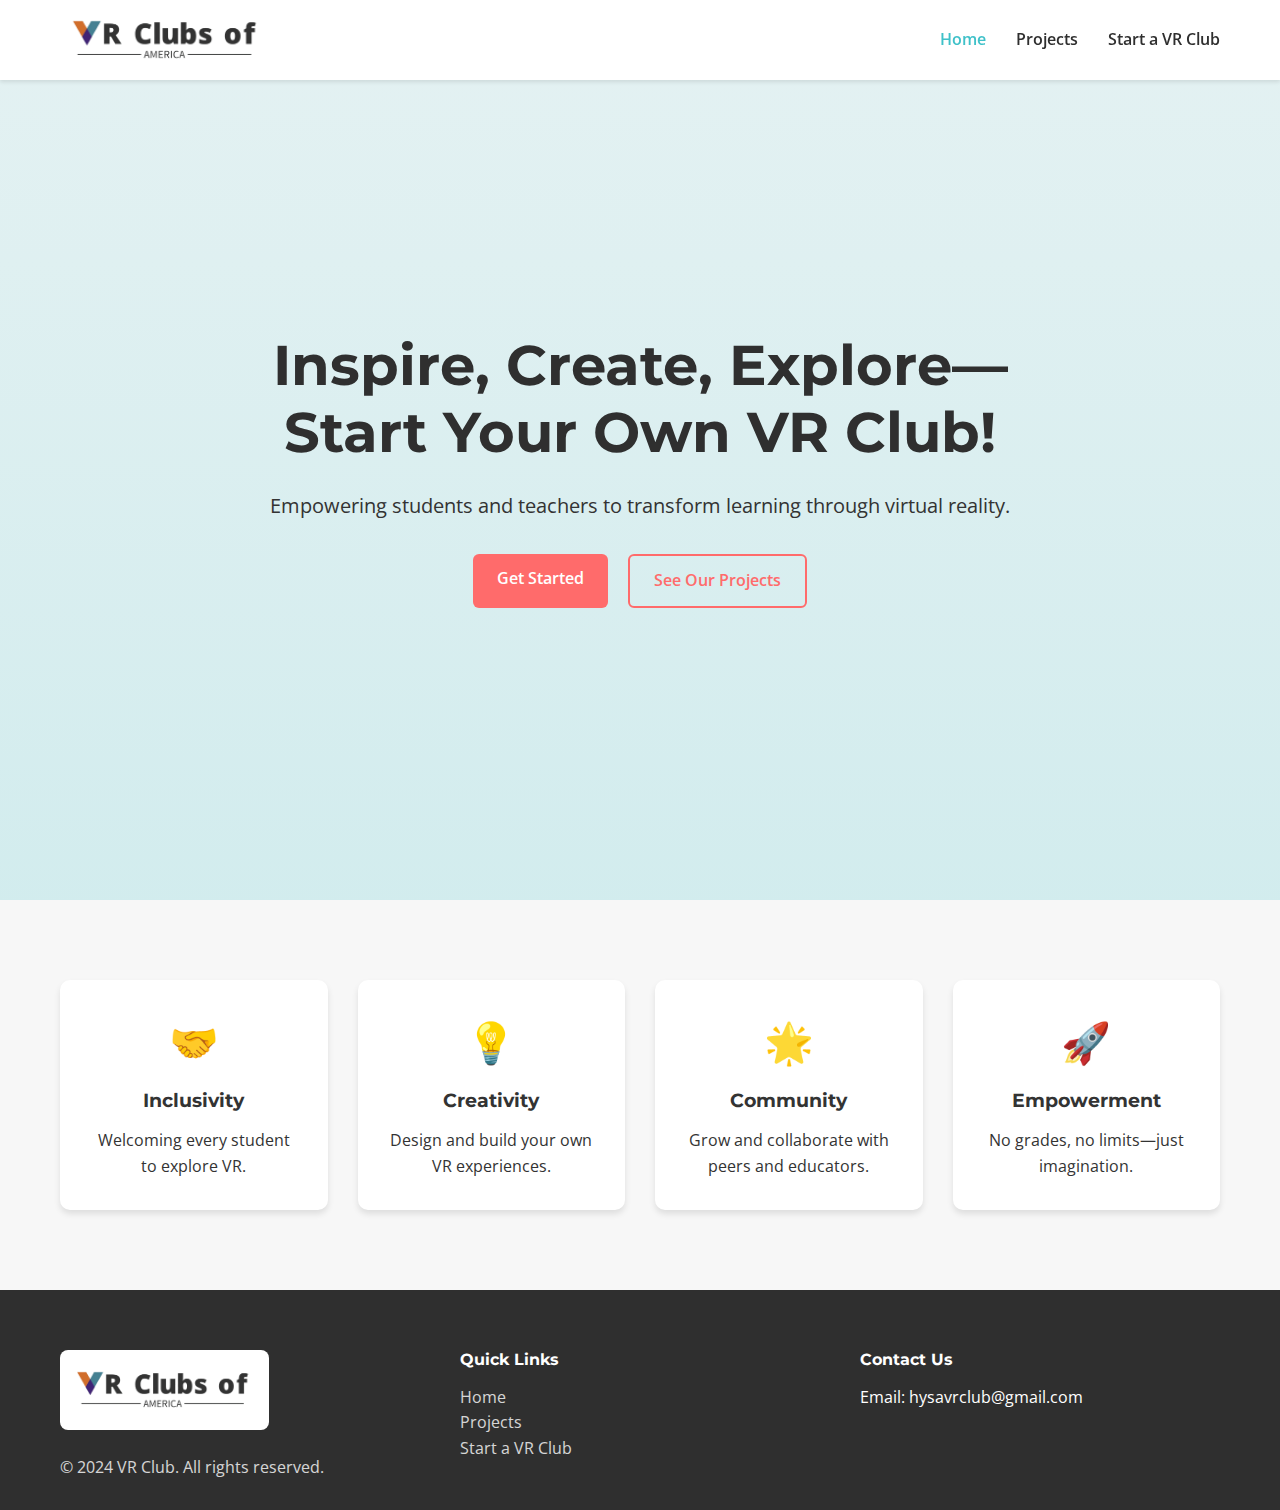
==== index.html @ 1dbe90c9 "first commit" ====
<!DOCTYPE html>
<html lang="en">
<head>
    <meta charset="UTF-8">
    <meta name="viewport" content="width=device-width, initial-scale=1.0">
    <title>VR Club - Inspire, Create, Explore</title>
    <link rel="preconnect" href="https://fonts.googleapis.com">
    <link rel="preconnect" href="https://fonts.gstatic.com" crossorigin>
    <link href="https://fonts.googleapis.com/css2?family=Montserrat:wght@400;600;700&family=Open+Sans:wght@400;600&display=swap" rel="stylesheet">
    <link rel="stylesheet" href="css/style.css">
    <link rel="stylesheet" href="css/navbar.css">
    <link rel="stylesheet" href="css/hero.css">
</head>
<body>
    <header class="navbar">
        <div class="container">
            <div class="logo">
                <img src="images/logo.png" alt="VR Club Logo">
            </div>
            <nav>
                <button class="mobile-menu-btn">
                    <span></span>
                    <span></span>
                    <span></span>
                </button>
                <ul class="nav-links">
                    <li><a href="index.html" class="active">Home</a></li>
                    <li><a href="projects.html">Projects</a></li>
                    <li><a href="start.html">Start a VR Club</a></li>
                </ul>
            </nav>
        </div>
    </header>

    <main>
        <section class="hero">
            <div class="container">
                <div class="hero-content">
                    <h1>Inspire, Create, Explore—Start Your Own VR Club!</h1>
                    <p>Empowering students and teachers to transform learning through virtual reality.</p>
                    <div class="cta-buttons">
                        <a href="start.html" class="btn btn-primary">Get Started</a>
                        <a href="projects.html" class="btn btn-secondary">See Our Projects</a>
                    </div>
                </div>
            </div>
        </section>

        <section class="values">
            <div class="container">
                <div class="values-grid">
                    <div class="value-card">
                        <div class="icon">🤝</div>
                        <h3>Inclusivity</h3>
                        <p>Welcoming every student to explore VR.</p>
                    </div>
                    <div class="value-card">
                        <div class="icon">💡</div>
                        <h3>Creativity</h3>
                        <p>Design and build your own VR experiences.</p>
                    </div>
                    <div class="value-card">
                        <div class="icon">🌟</div>
                        <h3>Community</h3>
                        <p>Grow and collaborate with peers and educators.</p>
                    </div>
                    <div class="value-card">
                        <div class="icon">🚀</div>
                        <h3>Empowerment</h3>
                        <p>No grades, no limits—just imagination.</p>
                    </div>
                </div>
            </div>
        </section>
    </main>

    <footer>
        <div class="container">
            <div class="footer-content">
                <div class="footer-logo">
                    <img src="images/logo.png" alt="VR Club Logo">
                    <p>© 2024 VR Club. All rights reserved.</p>
                </div>
                <div class="footer-links">
                    <h4>Quick Links</h4>
                    <ul>
                        <li><a href="index.html">Home</a></li>
                        <li><a href="projects.html">Projects</a></li>
                        <li><a href="start.html">Start a VR Club</a></li>
                    </ul>
                </div>
                <div class="footer-contact">
                    <h4>Contact Us</h4>
                    <p>Email: hysavrclub@gmail.com</p>
                </div>
            </div>
        </div>
    </footer>
    <script src="js/main.js"></script>
</body>
</html>
---- css/style.css ----
:root {
    /* Colors */
    --primary: #3FC1C9;
    --secondary: #2F2F2F;
    --accent: #FF6B6B;
    --background: #F7F7F7;
    --text: #333333;
    
    /* Typography */
    --heading-font: 'Montserrat', sans-serif;
    --body-font: 'Open Sans', sans-serif;
}

* {
    margin: 0;
    padding: 0;
    box-sizing: border-box;
}

body {
    font-family: var(--body-font);
    color: var(--text);
    line-height: 1.6;
    background-color: var(--background);
}

.container {
    max-width: 1200px;
    margin: 0 auto;
    padding: 0 20px;
}

h1, h2, h3, h4, h5, h6 {
    font-family: var(--heading-font);
    font-weight: 700;
    line-height: 1.2;
    margin-bottom: 1rem;
}

.btn {
    display: inline-block;
    padding: 12px 24px;
    border-radius: 6px;
    font-weight: 600;
    text-decoration: none;
    transition: all 0.3s ease;
}

.btn-primary {
    background-color: var(--accent);
    color: white;
}

.btn-primary:hover {
    background-color: #ff5252;
    transform: translateY(-2px);
}

.btn-secondary {
    background-color: transparent;
    color: var(--accent);
    border: 2px solid var(--accent);
}

.btn-secondary:hover {
    background-color: var(--accent);
    color: white;
}

/* Values Section */
.values {
    padding: 80px 0;
}

.values-grid {
    display: grid;
    grid-template-columns: repeat(auto-fit, minmax(250px, 1fr));
    gap: 30px;
}

.value-card {
    background: white;
    padding: 30px;
    border-radius: 10px;
    text-align: center;
    box-shadow: 0 4px 6px rgba(0, 0, 0, 0.1);
    transition: transform 0.3s ease;
}

.value-card:hover {
    transform: translateY(-5px);
}

.value-card .icon {
    font-size: 2.5rem;
    margin-bottom: 1rem;
}

/* Footer */
footer {
    background-color: var(--secondary);
    color: white;
    padding: 60px 0 30px;
}

.footer-content {
    display: grid;
    grid-template-columns: repeat(auto-fit, minmax(200px, 1fr));
    gap: 40px;
}

.footer-links ul {
    list-style: none;
}

.footer-links a {
    color: white;
    text-decoration: none;
    opacity: 0.8;
    transition: opacity 0.3s ease;
}

.footer-links a:hover {
    opacity: 1;
}

.footer-logo {
    display: flex;
    flex-direction: column;
    align-items: flex-start;
    gap: 15px;
}

.footer-logo img {
    height: 80px;
    width: auto;
    object-fit: contain;
    background: white;
    padding: 5px;
    border-radius: 8px;
}

.footer-logo p {
    margin-top: 10px;
    opacity: 0.8;
}

@media (max-width: 768px) {
    .container {
        padding: 0 15px;
    }
    
    .values-grid {
        grid-template-columns: 1fr;
    }
}
---- css/navbar.css ----
.navbar {
    position: fixed;
    top: 0;
    left: 0;
    right: 0;
    background: white;
    box-shadow: 0 2px 4px rgba(0, 0, 0, 0.1);
    z-index: 1000;
}

.navbar .container {
    display: flex;
    justify-content: space-between;
    align-items: center;
    height: 80px;
}

.logo {
    display: flex;
    align-items: center;
}

.logo img {
    height: 75px;
    width: auto;
    object-fit: contain;
}

.nav-links {
    display: flex;
    gap: 30px;
    list-style: none;
}

.nav-links a {
    text-decoration: none;
    color: var(--secondary);
    font-weight: 600;
    transition: color 0.3s ease;
}

.nav-links a:hover,
.nav-links a.active {
    color: var(--primary);
}

.mobile-menu-btn {
    display: none;
}

@media (max-width: 768px) {
    .mobile-menu-btn {
        display: block;
        background: none;
        border: none;
        cursor: pointer;
        padding: 10px;
    }

    .mobile-menu-btn span {
        display: block;
        width: 25px;
        height: 3px;
        background-color: var(--secondary);
        margin: 5px 0;
        transition: transform 0.3s ease-in-out;
    }

    .mobile-menu-btn.active span:nth-child(1) {
        transform: rotate(45deg) translate(5px, 5px);
    }

    .mobile-menu-btn.active span:nth-child(2) {
        opacity: 0;
    }

    .mobile-menu-btn.active span:nth-child(3) {
        transform: rotate(-45deg) translate(7px, -7px);
    }

    .nav-links {
        display: none;
        position: absolute;
        top: 80px;
        left: 0;
        right: 0;
        background: white;
        flex-direction: column;
        padding: 20px;
        text-align: center;
    }

    .nav-links.active {
        display: flex;
    }
}
---- css/hero.css ----
.hero {
    padding: 120px 0 80px;
    background: linear-gradient(rgba(63, 193, 201, 0.1), rgba(63, 193, 201, 0.2));
    min-height: 100vh;
    display: flex;
    align-items: center;
}

.hero-content {
    max-width: 800px;
    margin: 0 auto;
    text-align: center;
}

.hero h1 {
    font-size: 3.5rem;
    margin-bottom: 1.5rem;
    color: var(--secondary);
}

.hero p {
    font-size: 1.25rem;
    margin-bottom: 2rem;
    color: var(--text);
}

.cta-buttons {
    display: flex;
    gap: 20px;
    justify-content: center;
}

@media (max-width: 768px) {
    .hero {
        padding: 100px 0 60px;
    }

    .hero h1 {
        font-size: 2.5rem;
    }

    .hero p {
        font-size: 1.1rem;
    }

    .cta-buttons {
        flex-direction: column;
        align-items: center;
    }
}
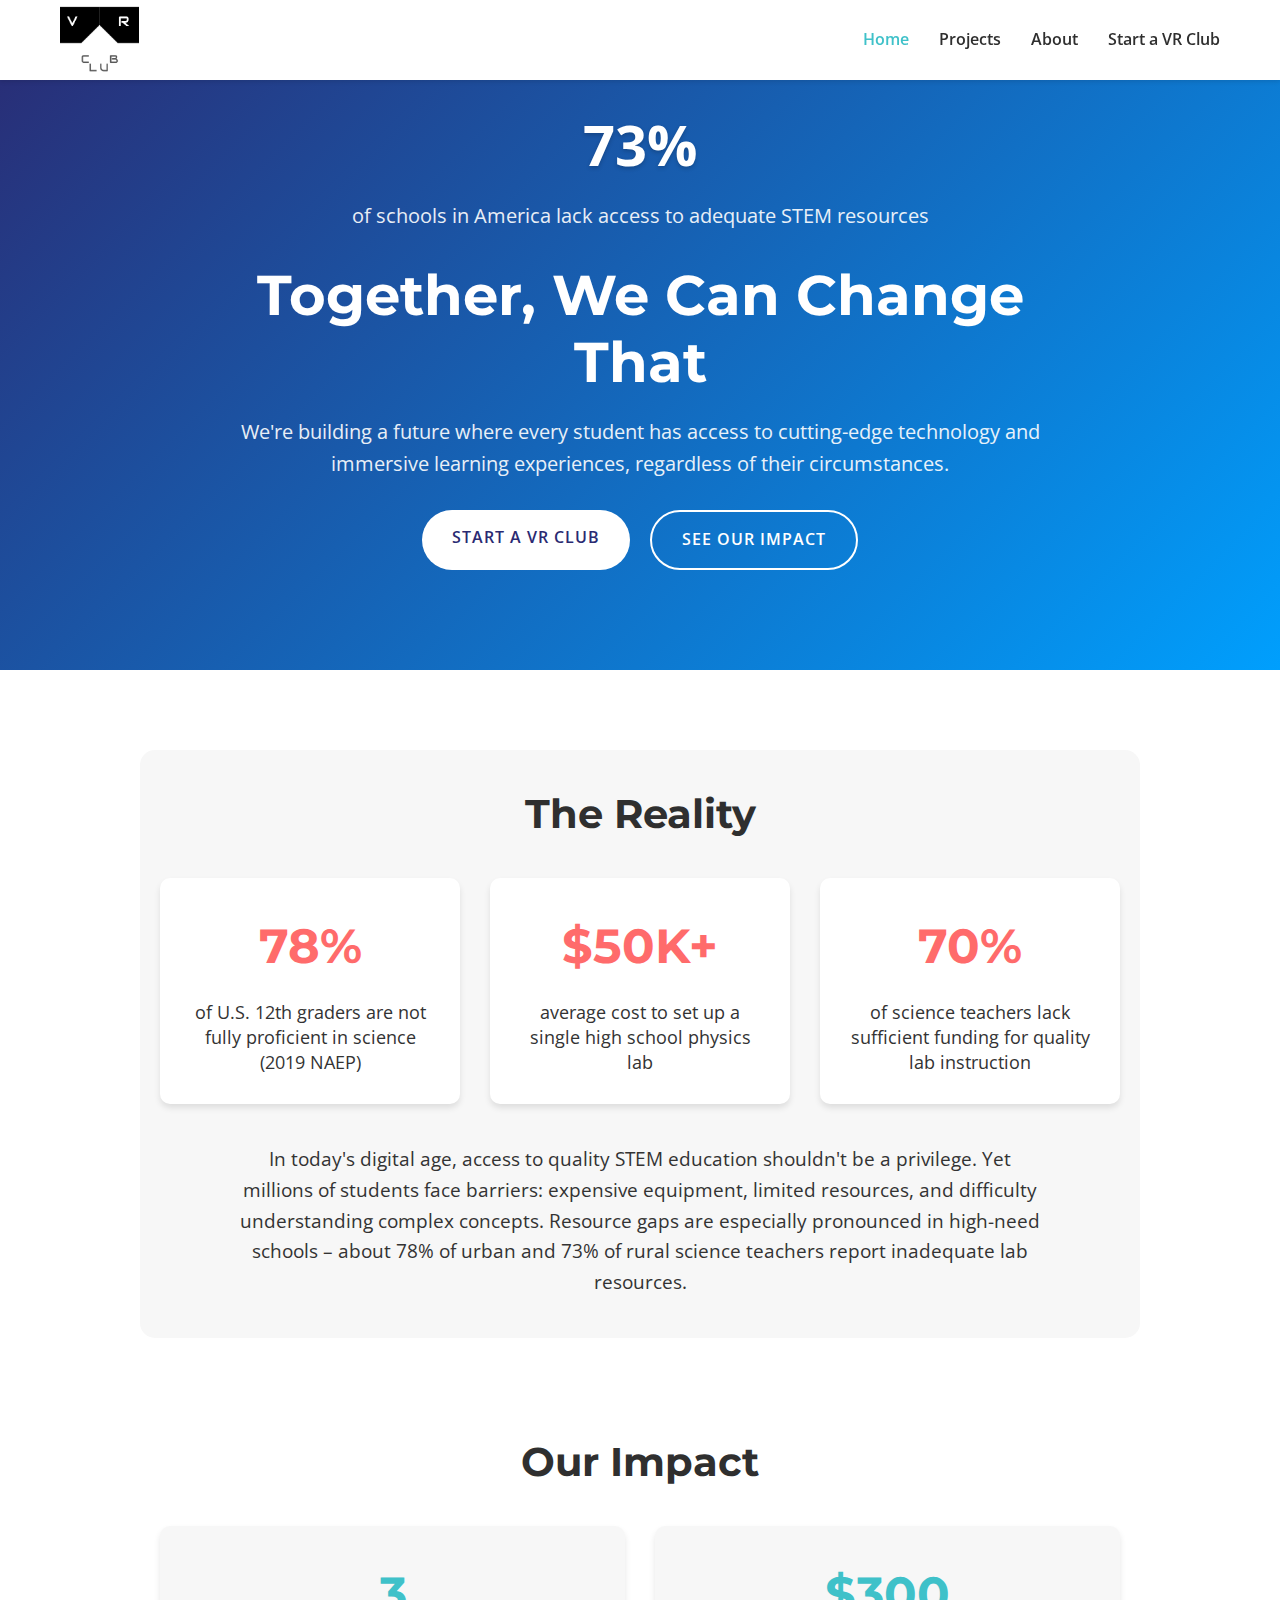
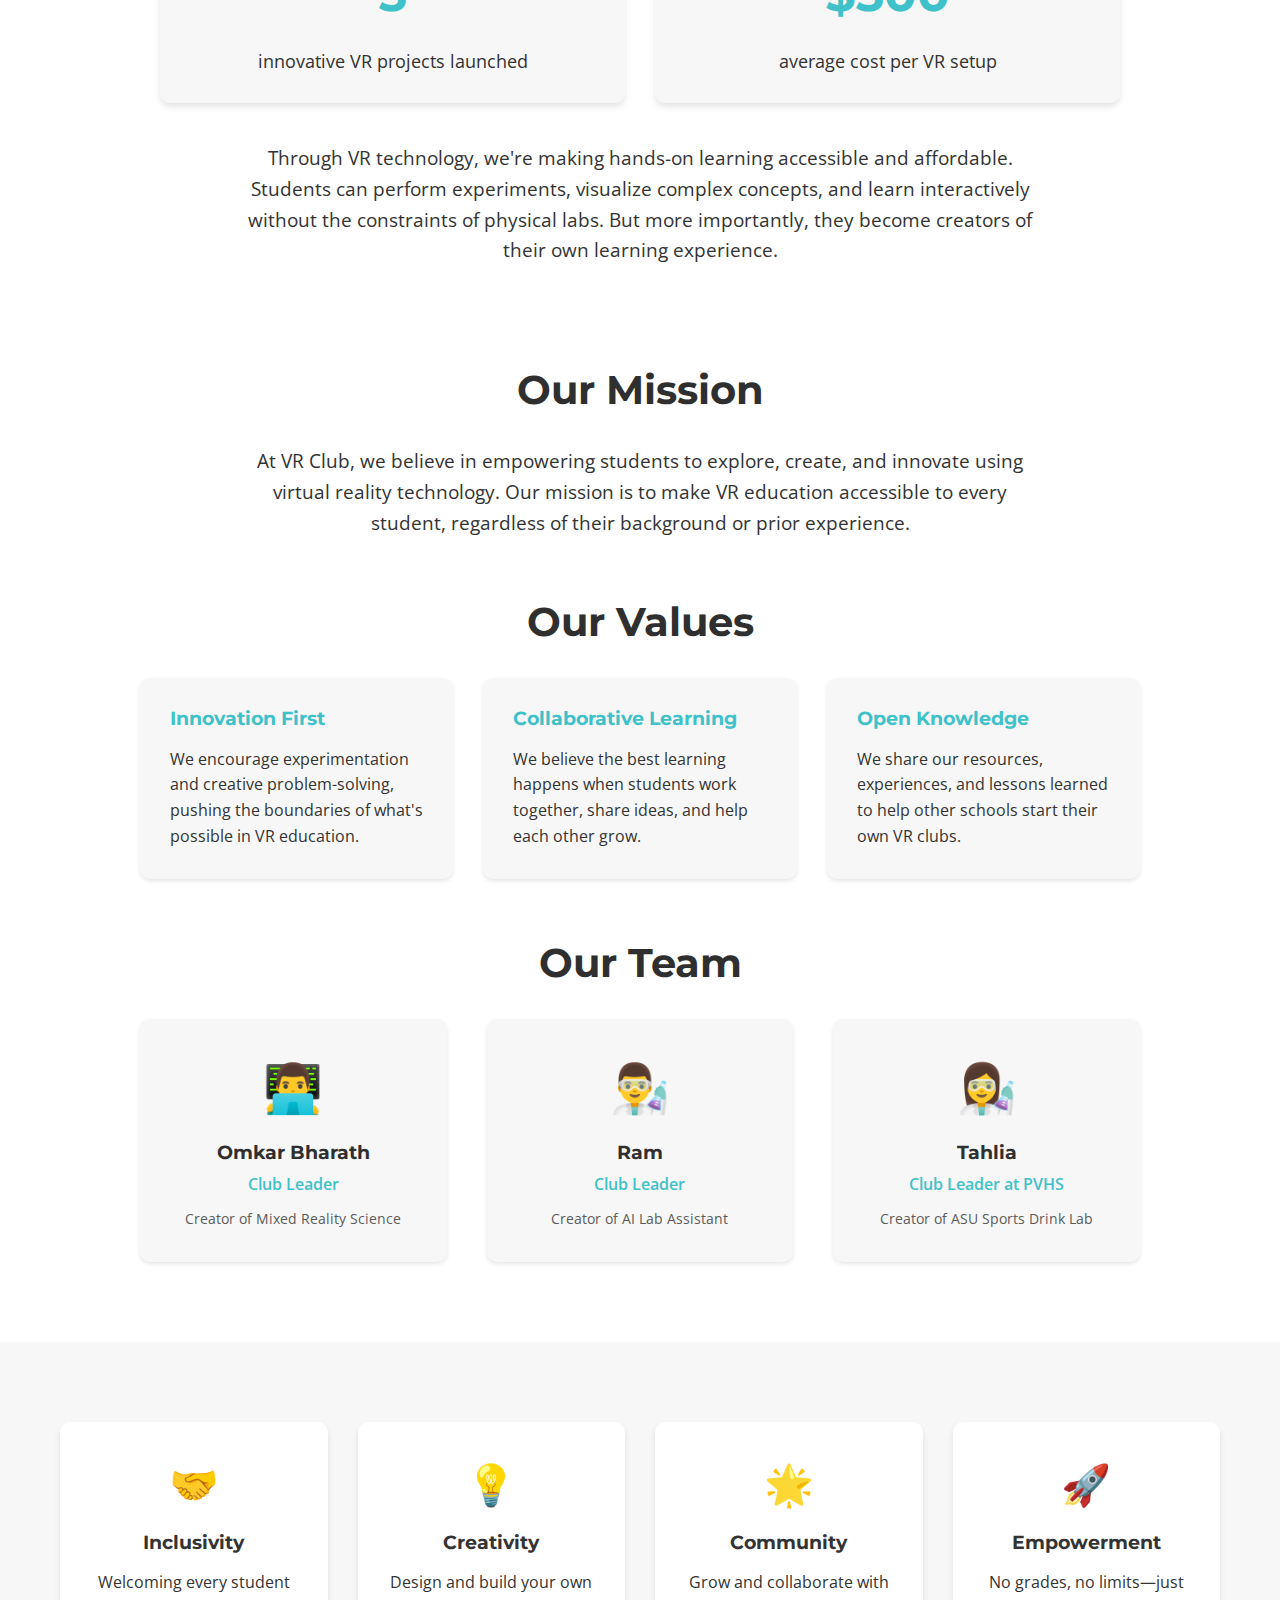
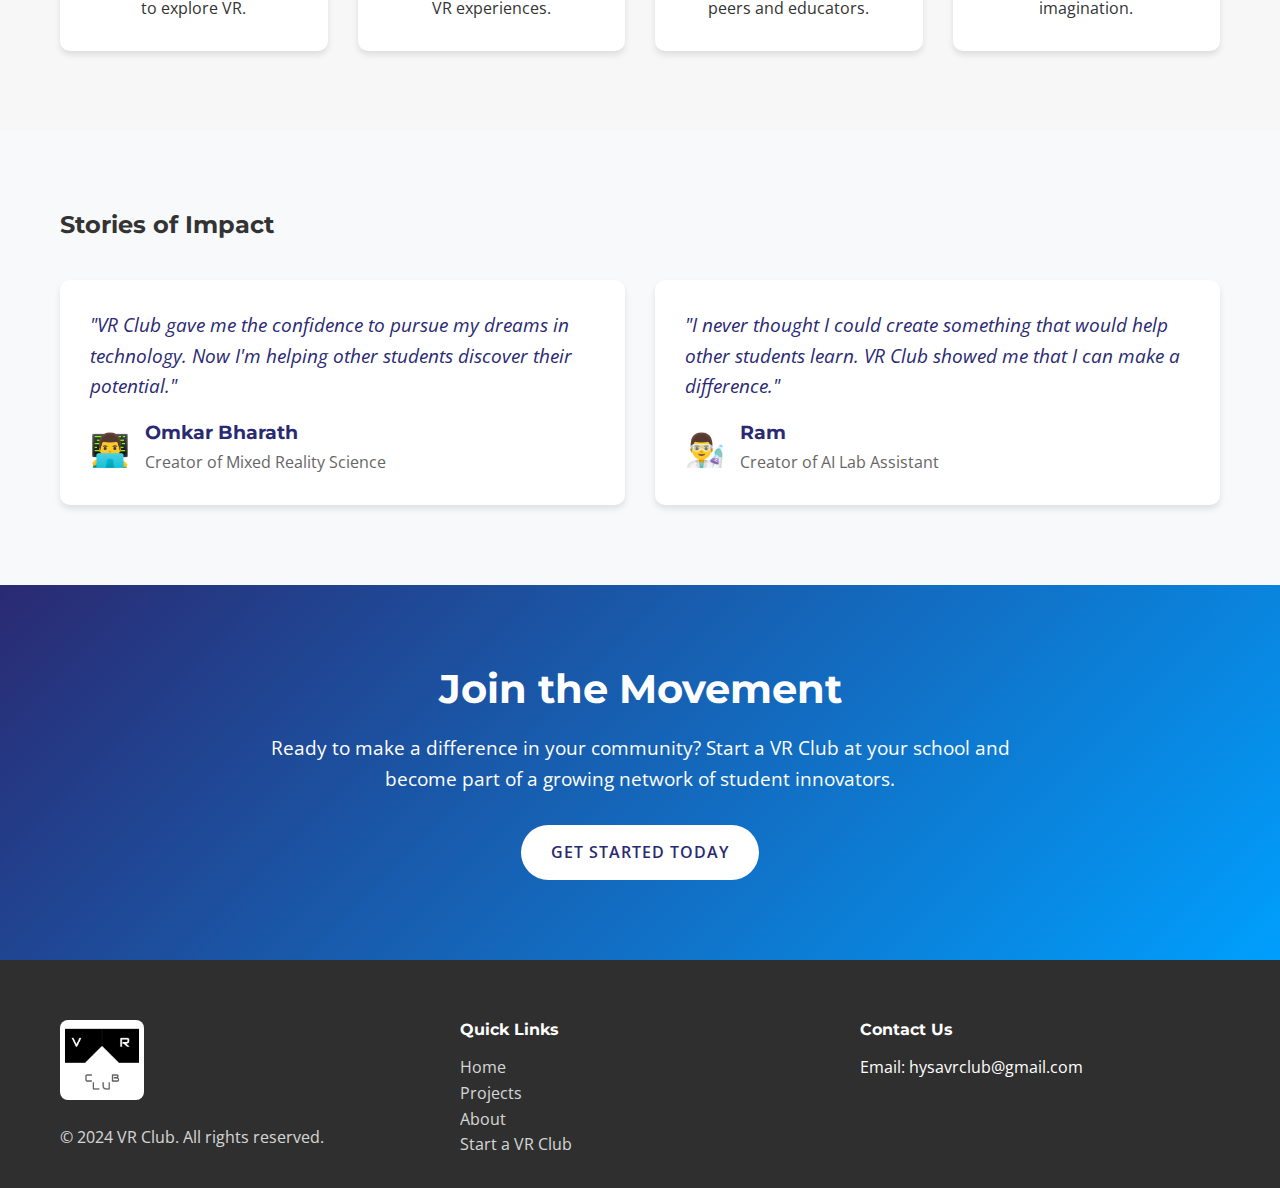
==== commit 41d3d313: "First Commit" ====
--- a/index.html
+++ b/index.html
@@ -15,7 +15,7 @@
     <header class="navbar">
         <div class="container">
             <div class="logo">
-                <img src="images/logo.png" alt="VR Club Logo">
+                <img src="images/vrlogo.png" alt="VR Club Logo">
             </div>
             <nav>
                 <button class="mobile-menu-btn">
@@ -26,6 +26,7 @@
                 <ul class="nav-links">
                     <li><a href="index.html" class="active">Home</a></li>
                     <li><a href="projects.html">Projects</a></li>
+                    <li><a href="about.html">About</a></li>
                     <li><a href="start.html">Start a VR Club</a></li>
                 </ul>
             </nav>
@@ -36,11 +37,103 @@
         <section class="hero">
             <div class="container">
                 <div class="hero-content">
-                    <h1>Inspire, Create, Explore—Start Your Own VR Club!</h1>
-                    <p>Empowering students and teachers to transform learning through virtual reality.</p>
+                    <div class="impact-stat">
+                        <span class="stat-highlight">73%</span>
+                        <p>of schools in America lack access to adequate STEM resources</p>
+                    </div>
+                    <h1>Together, We Can Change That</h1>
+                    <p>We're building a future where every student has access to cutting-edge technology and immersive learning experiences, regardless of their circumstances.</p>
                     <div class="cta-buttons">
-                        <a href="start.html" class="btn btn-primary">Get Started</a>
-                        <a href="projects.html" class="btn btn-secondary">See Our Projects</a>
+                        <a href="start.html" class="btn btn-primary">Start a VR Club</a>
+                        <a href="projects.html" class="btn btn-secondary">See Our Impact</a>
+                    </div>
+                </div>
+            </div>
+        </section>
+
+        <section class="about">
+            <div class="container">
+                <div class="about-content">
+                    <div class="problem-statement">
+                        <h2>The Reality</h2>
+                        <div class="stats-grid">
+                            <div class="stat-card">
+                                <div class="stat-number">78%</div>
+                                <p>of U.S. 12th graders are not fully proficient in science (2019 NAEP)</p>
+                            </div>
+                            <div class="stat-card">
+                                <div class="stat-number">$50K+</div>
+                                <p>average cost to set up a single high school physics lab</p>
+                            </div>
+                            <div class="stat-card">
+                                <div class="stat-number">70%</div>
+                                <p>of science teachers lack sufficient funding for quality lab instruction</p>
+                            </div>
+                        </div>
+                        <p class="problem-text">In today's digital age, access to quality STEM education shouldn't be a privilege. Yet millions of students face barriers: expensive equipment, limited resources, and difficulty understanding complex concepts. Resource gaps are especially pronounced in high-need schools – about 78% of urban and 73% of rural science teachers report inadequate lab resources.</p>
+                    </div>
+
+                    <div class="solution">
+                        <h2>Our Impact</h2>
+                        <div class="stats-grid">
+
+                            <div class="stat-card success">
+                                <div class="stat-number">3</div>
+                                <p>innovative VR projects launched</p>
+                            </div>
+                            <div class="stat-card success">
+                                <div class="stat-number">$300</div>
+                                <p>average cost per VR setup</p>
+                            </div>
+                        </div>
+                        <p class="solution-text">Through VR technology, we're making hands-on learning accessible and affordable. Students can perform experiments, visualize complex concepts, and learn interactively without the constraints of physical labs. But more importantly, they become creators of their own learning experience.</p>
+                    </div>
+
+                    <div class="mission">
+                        <h2>Our Mission</h2>
+                        <p>At VR Club, we believe in empowering students to explore, create, and innovate using virtual reality technology. Our mission is to make VR education accessible to every student, regardless of their background or prior experience.</p>
+                    </div>
+                    
+                    <div class="values-statement">
+                        <h2>Our Values</h2>
+                        <div class="values-list">
+                            <div class="value-item">
+                                <h3>Innovation First</h3>
+                                <p>We encourage experimentation and creative problem-solving, pushing the boundaries of what's possible in VR education.</p>
+                            </div>
+                            <div class="value-item">
+                                <h3>Collaborative Learning</h3>
+                                <p>We believe the best learning happens when students work together, share ideas, and help each other grow.</p>
+                            </div>
+                            <div class="value-item">
+                                <h3>Open Knowledge</h3>
+                                <p>We share our resources, experiences, and lessons learned to help other schools start their own VR clubs.</p>
+                            </div>
+                        </div>
+                    </div>
+                    
+                    <div class="team">
+                        <h2>Our Team</h2>
+                        <div class="team-grid">
+                            <div class="team-member">
+                                <div class="member-icon">👨‍💻</div>
+                                <h3>Omkar Bharath</h3>
+                                <p>Club Leader</p>
+                                <span>Creator of Mixed Reality Science</span>
+                            </div>
+                            <div class="team-member">
+                                <div class="member-icon">👨‍🔬</div>
+                                <h3>Ram</h3>
+                                <p>Club Leader</p>
+                                <span>Creator of AI Lab Assistant</span>
+                            </div>
+                            <div class="team-member">
+                                <div class="member-icon">👩‍🔬</div>
+                                <h3>Tahlia</h3>
+                                <p>Club Leader at PVHS</p>
+                                <span>Creator of ASU Sports Drink Lab</span>
+                            </div>
+                        </div>
                     </div>
                 </div>
             </div>
@@ -70,6 +163,42 @@
                         <p>No grades, no limits—just imagination.</p>
                     </div>
                 </div>
+            </div>
+        </section>
+
+        <section class="student-stories">
+            <div class="container">
+                <h2>Stories of Impact</h2>
+                <div class="story-grid">
+                    <div class="story-card">
+                        <div class="story-quote">"VR Club gave me the confidence to pursue my dreams in technology. Now I'm helping other students discover their potential."</div>
+                        <div class="story-author">
+                            <div class="author-icon">👨‍💻</div>
+                            <div class="author-info">
+                                <h3>Omkar Bharath</h3>
+                                <p>Creator of Mixed Reality Science</p>
+                            </div>
+                        </div>
+                    </div>
+                    <div class="story-card">
+                        <div class="story-quote">"I never thought I could create something that would help other students learn. VR Club showed me that I can make a difference."</div>
+                        <div class="story-author">
+                            <div class="author-icon">👨‍🔬</div>
+                            <div class="author-info">
+                                <h3>Ram</h3>
+                                <p>Creator of AI Lab Assistant</p>
+                            </div>
+                        </div>
+                    </div>
+                </div>
+            </div>
+        </section>
+
+        <section class="join-movement">
+            <div class="container">
+                <h2>Join the Movement</h2>
+                <p>Ready to make a difference in your community? Start a VR Club at your school and become part of a growing network of student innovators.</p>
+                <a href="start.html" class="btn btn-primary">Get Started Today</a>
             </div>
         </section>
     </main>
@@ -78,7 +207,7 @@
         <div class="container">
             <div class="footer-content">
                 <div class="footer-logo">
-                    <img src="images/logo.png" alt="VR Club Logo">
+                    <img src="images/vrlogo.png" alt="VR Club Logo">
                     <p>© 2024 VR Club. All rights reserved.</p>
                 </div>
                 <div class="footer-links">
@@ -86,6 +215,7 @@
                     <ul>
                         <li><a href="index.html">Home</a></li>
                         <li><a href="projects.html">Projects</a></li>
+                        <li><a href="about.html">About</a></li>
                         <li><a href="start.html">Start a VR Club</a></li>
                     </ul>
                 </div>
--- a/css/style.css
+++ b/css/style.css
@@ -153,4 +153,181 @@
     .values-grid {
         grid-template-columns: 1fr;
     }
+}
+
+/* About Section */
+.problem-statement,
+.solution {
+    text-align: center;
+    margin-bottom: 60px;
+    padding: 40px 20px;
+    background: var(--background);
+    border-radius: 15px;
+}
+
+.solution {
+    background: white;
+}
+
+.stats-grid {
+    display: grid;
+    grid-template-columns: repeat(auto-fit, minmax(200px, 1fr));
+    gap: 30px;
+    margin: 40px 0;
+}
+
+.stat-card {
+    background: white;
+    padding: 30px;
+    border-radius: 10px;
+    box-shadow: 0 4px 6px rgba(0, 0, 0, 0.1);
+    transition: transform 0.3s ease;
+}
+
+.stat-card:hover {
+    transform: translateY(-5px);
+}
+
+.stat-card.success {
+    background: var(--background);
+}
+
+.stat-number {
+    font-size: 3rem;
+    font-weight: 700;
+    color: var(--accent);
+    margin-bottom: 1rem;
+    font-family: var(--heading-font);
+}
+
+.success .stat-number {
+    color: var(--primary);
+}
+
+.stat-card p {
+    color: var(--text);
+    font-size: 1.1rem;
+    line-height: 1.4;
+}
+
+.problem-text,
+.solution-text {
+    max-width: 800px;
+    margin: 0 auto;
+    font-size: 1.2rem;
+    line-height: 1.6;
+}
+
+.about {
+    padding: 80px 0;
+    background: white;
+}
+
+.about-content {
+    max-width: 1000px;
+    margin: 0 auto;
+}
+
+.about h2 {
+    text-align: center;
+    font-size: 2.5rem;
+    margin-bottom: 2rem;
+    color: var(--secondary);
+}
+
+.mission {
+    text-align: center;
+    margin-bottom: 60px;
+}
+
+.mission p {
+    font-size: 1.2rem;
+    max-width: 800px;
+    margin: 0 auto;
+    color: var(--text);
+}
+
+.values-statement {
+    margin-bottom: 60px;
+}
+
+.values-list {
+    display: grid;
+    grid-template-columns: repeat(auto-fit, minmax(250px, 1fr));
+    gap: 30px;
+    margin-top: 30px;
+}
+
+.value-item {
+    background: var(--background);
+    padding: 30px;
+    border-radius: 10px;
+    box-shadow: 0 2px 4px rgba(0, 0, 0, 0.1);
+}
+
+.value-item h3 {
+    color: var(--primary);
+    margin-bottom: 1rem;
+}
+
+.team {
+    text-align: center;
+}
+
+.team-grid {
+    display: grid;
+    grid-template-columns: repeat(auto-fit, minmax(200px, 1fr));
+    gap: 40px;
+    margin-top: 30px;
+}
+
+.team-member {
+    background: var(--background);
+    padding: 30px;
+    border-radius: 10px;
+    box-shadow: 0 2px 4px rgba(0, 0, 0, 0.1);
+    transition: transform 0.3s ease;
+}
+
+.team-member:hover {
+    transform: translateY(-5px);
+}
+
+.member-icon {
+    font-size: 3rem;
+    margin-bottom: 1rem;
+}
+
+.team-member h3 {
+    color: var(--secondary);
+    margin-bottom: 0.5rem;
+}
+
+.team-member p {
+    color: var(--primary);
+    font-weight: 600;
+    margin-bottom: 0.5rem;
+}
+
+.team-member span {
+    font-size: 0.9rem;
+    color: var(--text);
+    opacity: 0.8;
+}
+
+@media (max-width: 768px) {
+    .about h2 {
+        font-size: 2rem;
+    }
+
+    .mission p {
+        font-size: 1.1rem;
+        padding: 0 20px;
+    }
+
+    .team-grid {
+        grid-template-columns: 1fr;
+        max-width: 400px;
+        margin: 30px auto 0;
+    }
 } --- a/css/hero.css
+++ b/css/hero.css
@@ -1,38 +1,110 @@
 .hero {
-    padding: 120px 0 80px;
-    background: linear-gradient(rgba(63, 193, 201, 0.1), rgba(63, 193, 201, 0.2));
-    min-height: 100vh;
-    display: flex;
-    align-items: center;
+    background: linear-gradient(135deg, #2a2a72 0%, #009ffd 100%);
+    color: white;
+    padding: 100px 0;
+    position: relative;
+    overflow: hidden;
+}
+
+.hero::after {
+    content: '';
+    position: absolute;
+    top: 0;
+    left: 0;
+    right: 0;
+    bottom: 0;
+    background: url('../images/pattern.png') repeat;
+    opacity: 0.1;
+    pointer-events: none;
 }
 
 .hero-content {
     max-width: 800px;
     margin: 0 auto;
     text-align: center;
+    position: relative;
+    z-index: 1;
+}
+
+.impact-stat {
+    margin-bottom: 30px;
+    animation: fadeInUp 0.8s ease;
+}
+
+.stat-highlight {
+    font-size: 3.5rem;
+    font-weight: bold;
+    color: #fff;
+    display: block;
+    margin-bottom: 10px;
+    text-shadow: 0 2px 4px rgba(0,0,0,0.2);
 }
 
 .hero h1 {
     font-size: 3.5rem;
-    margin-bottom: 1.5rem;
-    color: var(--secondary);
+    margin-bottom: 20px;
+    line-height: 1.2;
+    animation: fadeInUp 1s ease;
 }
 
 .hero p {
     font-size: 1.25rem;
-    margin-bottom: 2rem;
-    color: var(--text);
+    margin-bottom: 30px;
+    opacity: 0.9;
+    line-height: 1.6;
+    animation: fadeInUp 1.2s ease;
 }
 
 .cta-buttons {
     display: flex;
     gap: 20px;
     justify-content: center;
+    animation: fadeInUp 1.4s ease;
+}
+
+.btn {
+    padding: 15px 30px;
+    border-radius: 30px;
+    font-weight: 600;
+    text-transform: uppercase;
+    letter-spacing: 1px;
+    transition: transform 0.3s ease, box-shadow 0.3s ease;
+}
+
+.btn:hover {
+    transform: translateY(-2px);
+    box-shadow: 0 4px 8px rgba(0,0,0,0.2);
+}
+
+.btn-primary {
+    background: #fff;
+    color: #2a2a72;
+}
+
+.btn-secondary {
+    background: transparent;
+    border: 2px solid #fff;
+    color: #fff;
+}
+
+@keyframes fadeInUp {
+    from {
+        opacity: 0;
+        transform: translateY(20px);
+    }
+    to {
+        opacity: 1;
+        transform: translateY(0);
+    }
 }
 
 @media (max-width: 768px) {
     .hero {
-        padding: 100px 0 60px;
+        padding: 60px 0;
+    }
+
+    .stat-highlight {
+        font-size: 2.5rem;
     }
 
     .hero h1 {
@@ -47,4 +119,71 @@
         flex-direction: column;
         align-items: center;
     }
+}
+
+.student-stories {
+    padding: 80px 0;
+    background: #f8f9fa;
+}
+
+.story-grid {
+    display: grid;
+    grid-template-columns: repeat(auto-fit, minmax(300px, 1fr));
+    gap: 30px;
+    margin-top: 40px;
+}
+
+.story-card {
+    background: white;
+    padding: 30px;
+    border-radius: 10px;
+    box-shadow: 0 4px 6px rgba(0, 0, 0, 0.1);
+}
+
+.story-quote {
+    font-size: 1.2rem;
+    font-style: italic;
+    margin-bottom: 20px;
+    line-height: 1.6;
+    color: #2a2a72;
+}
+
+.story-author {
+    display: flex;
+    align-items: center;
+    gap: 15px;
+}
+
+.author-icon {
+    font-size: 2rem;
+}
+
+.author-info h3 {
+    margin: 0;
+    color: #2a2a72;
+}
+
+.author-info p {
+    margin: 5px 0 0;
+    color: #666;
+}
+
+.join-movement {
+    padding: 80px 0;
+    text-align: center;
+    background: linear-gradient(135deg, #2a2a72 0%, #009ffd 100%);
+    color: white;
+}
+
+.join-movement h2 {
+    font-size: 2.5rem;
+    margin-bottom: 20px;
+}
+
+.join-movement p {
+    font-size: 1.2rem;
+    margin-bottom: 30px;
+    max-width: 800px;
+    margin-left: auto;
+    margin-right: auto;
 } 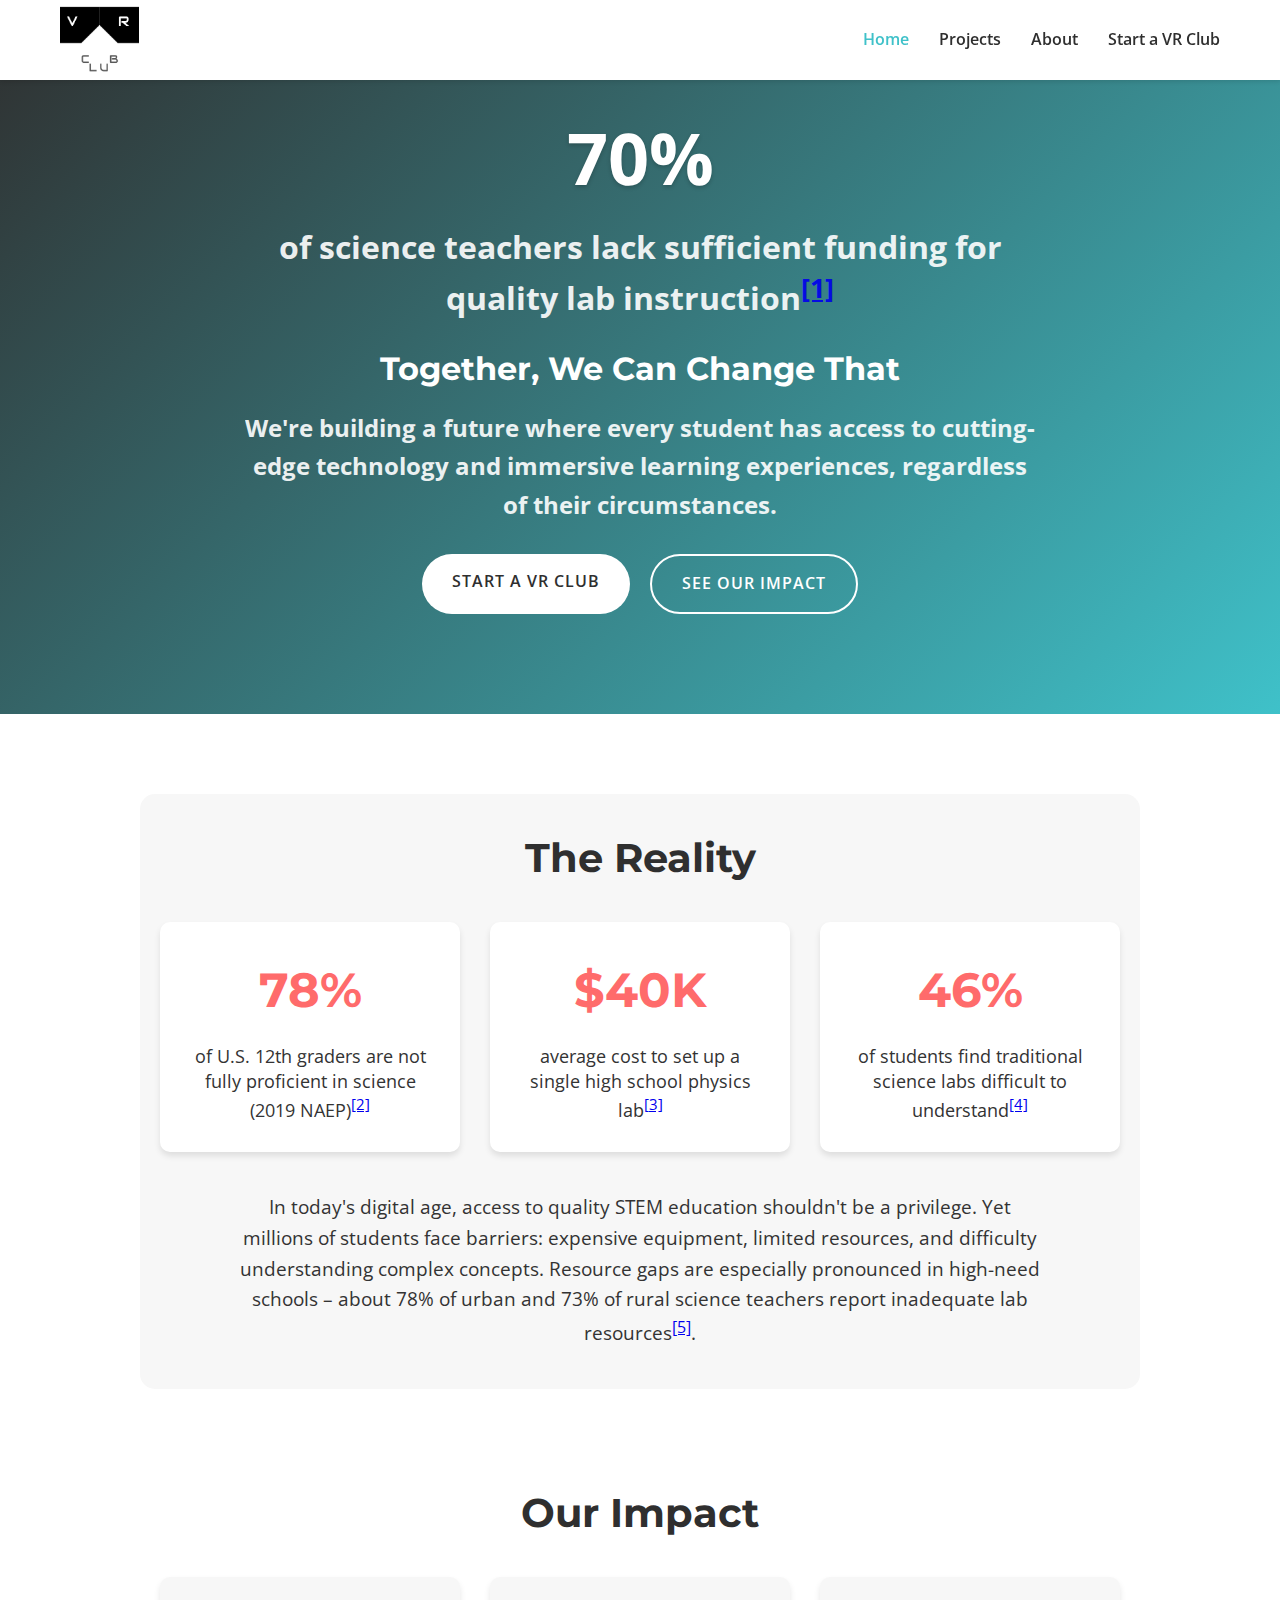
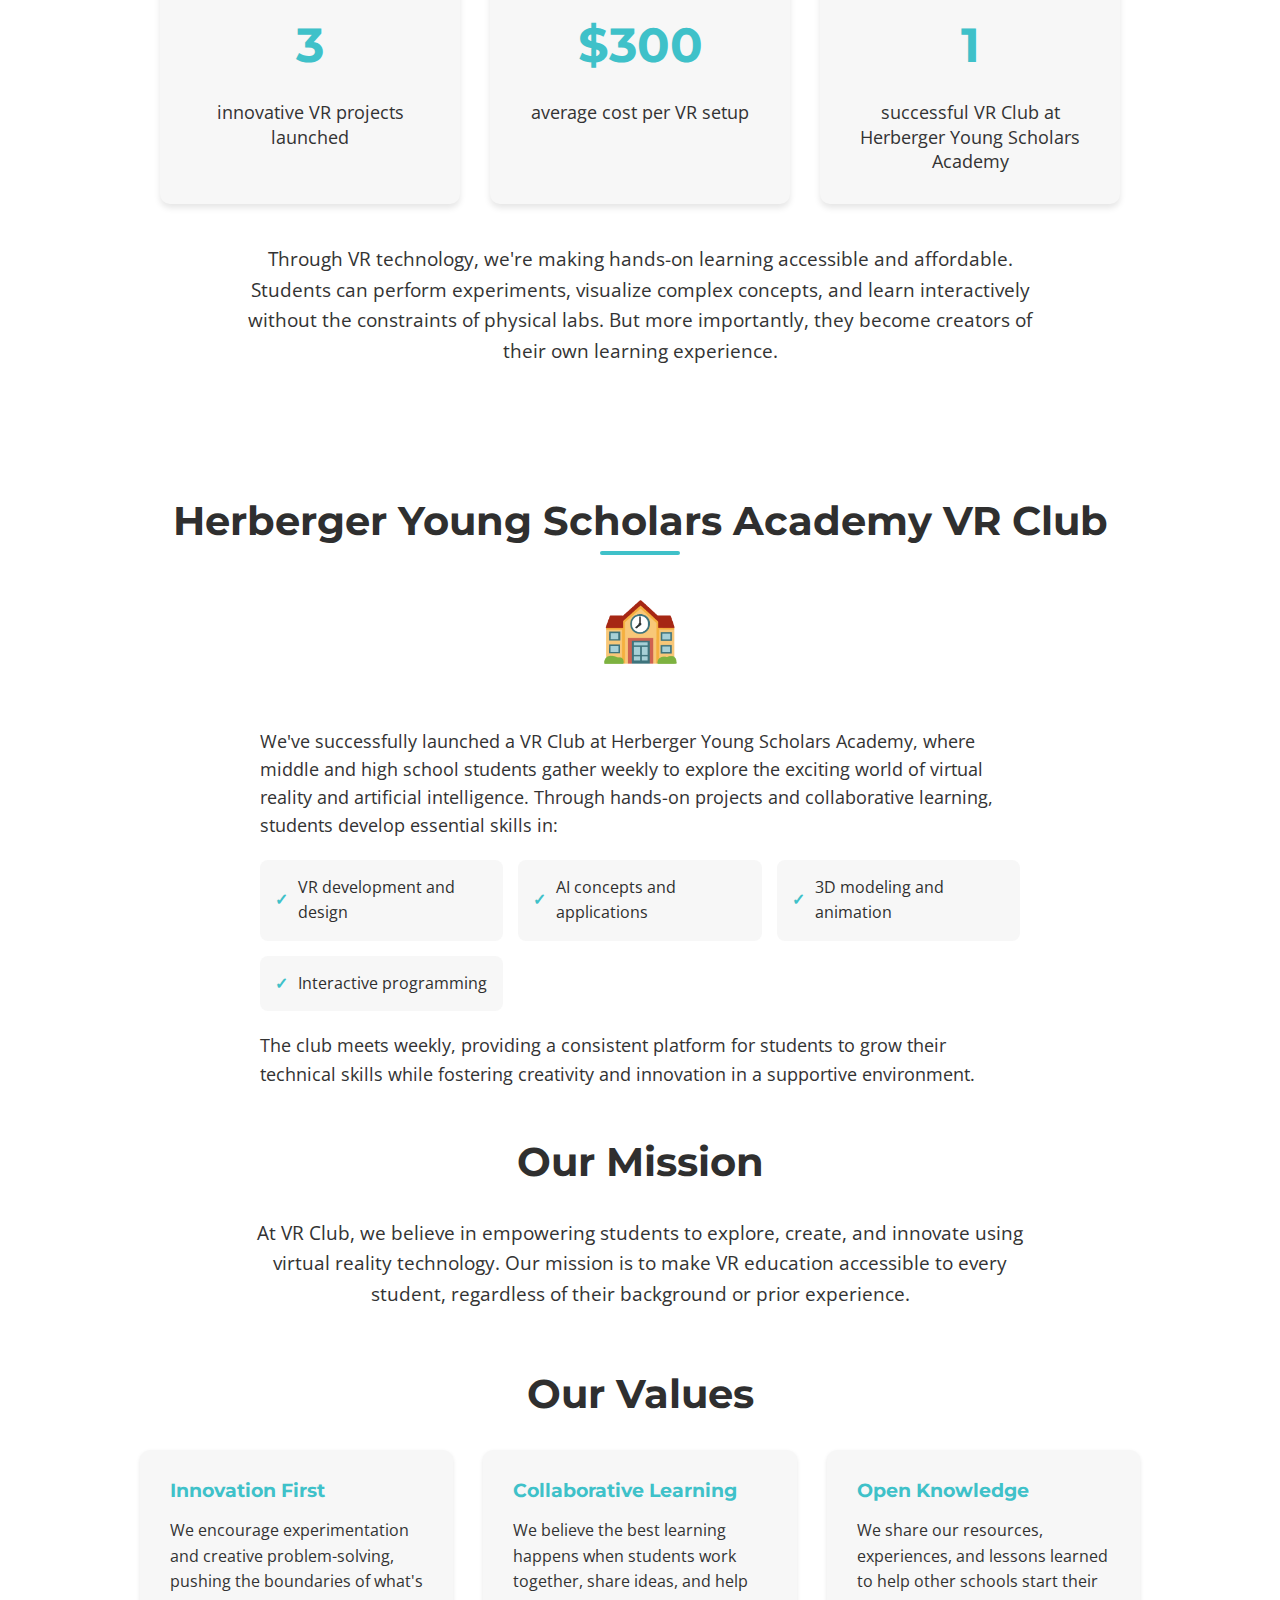
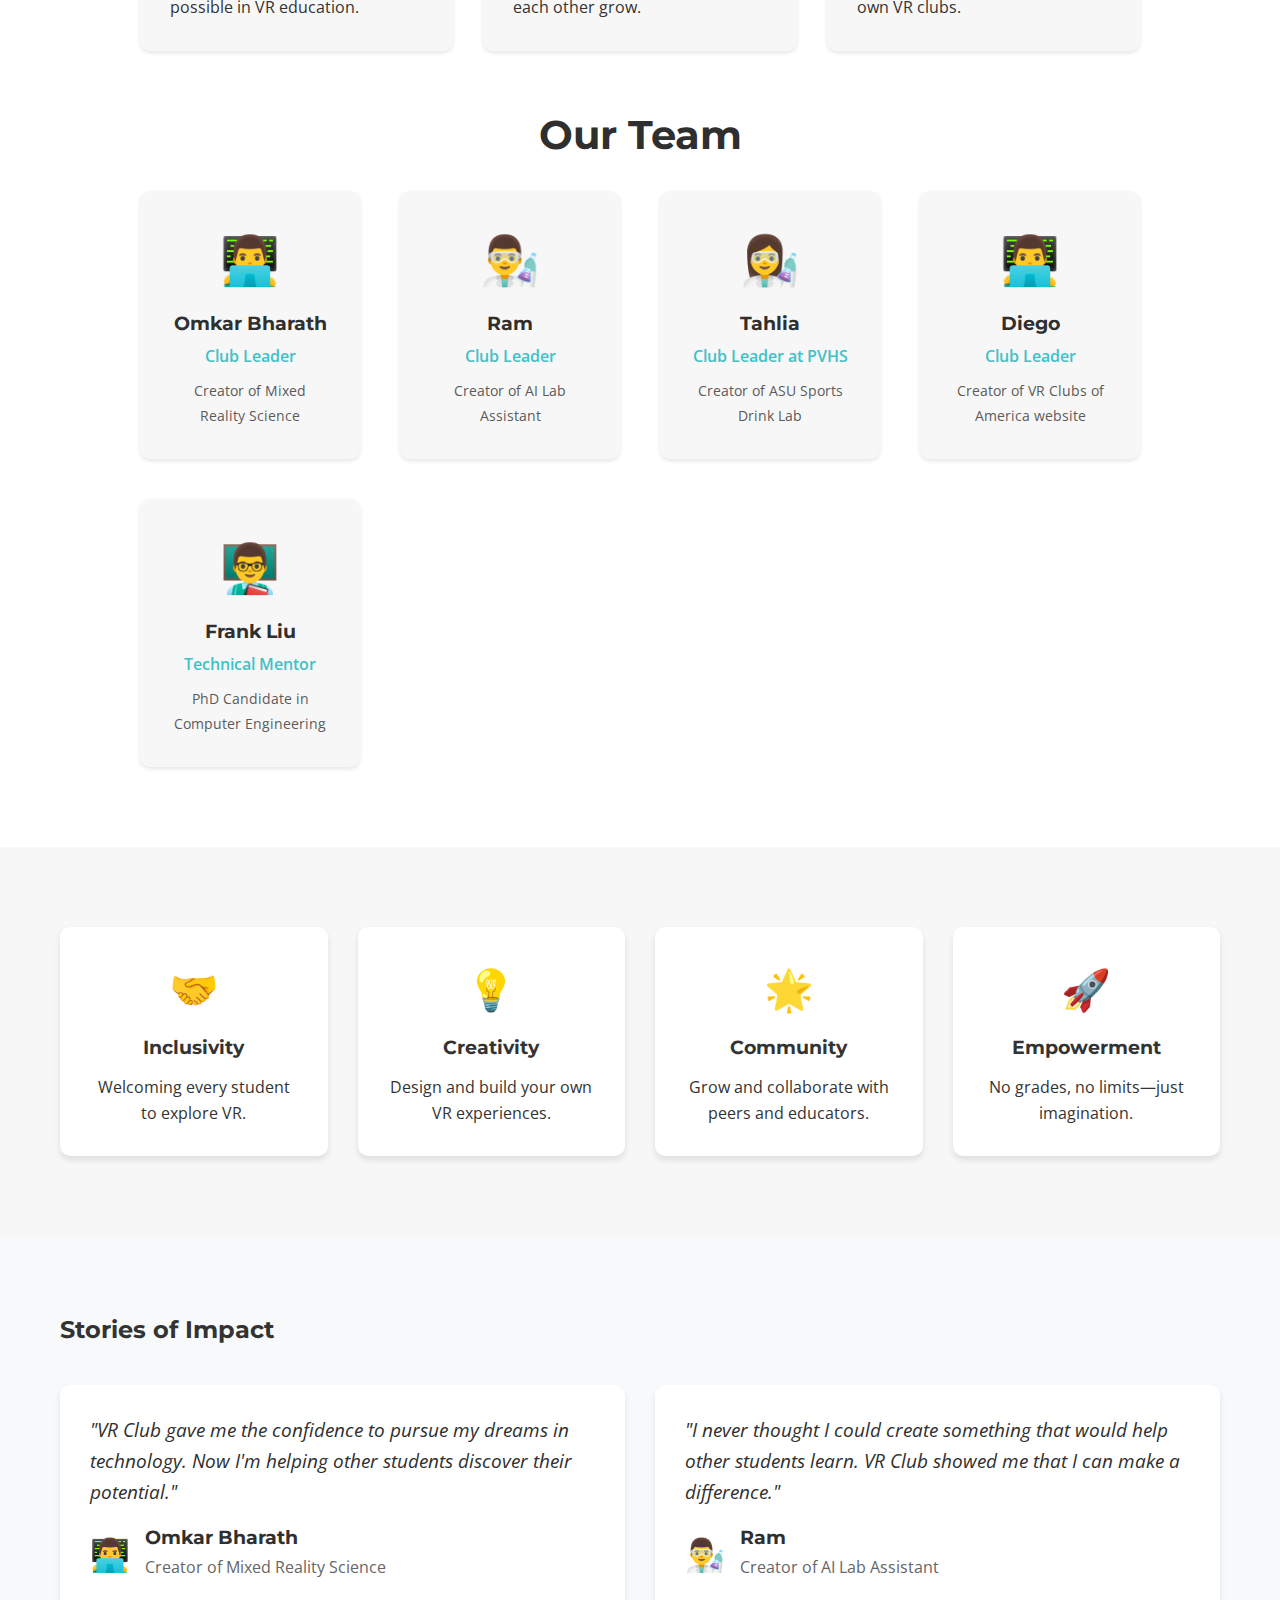
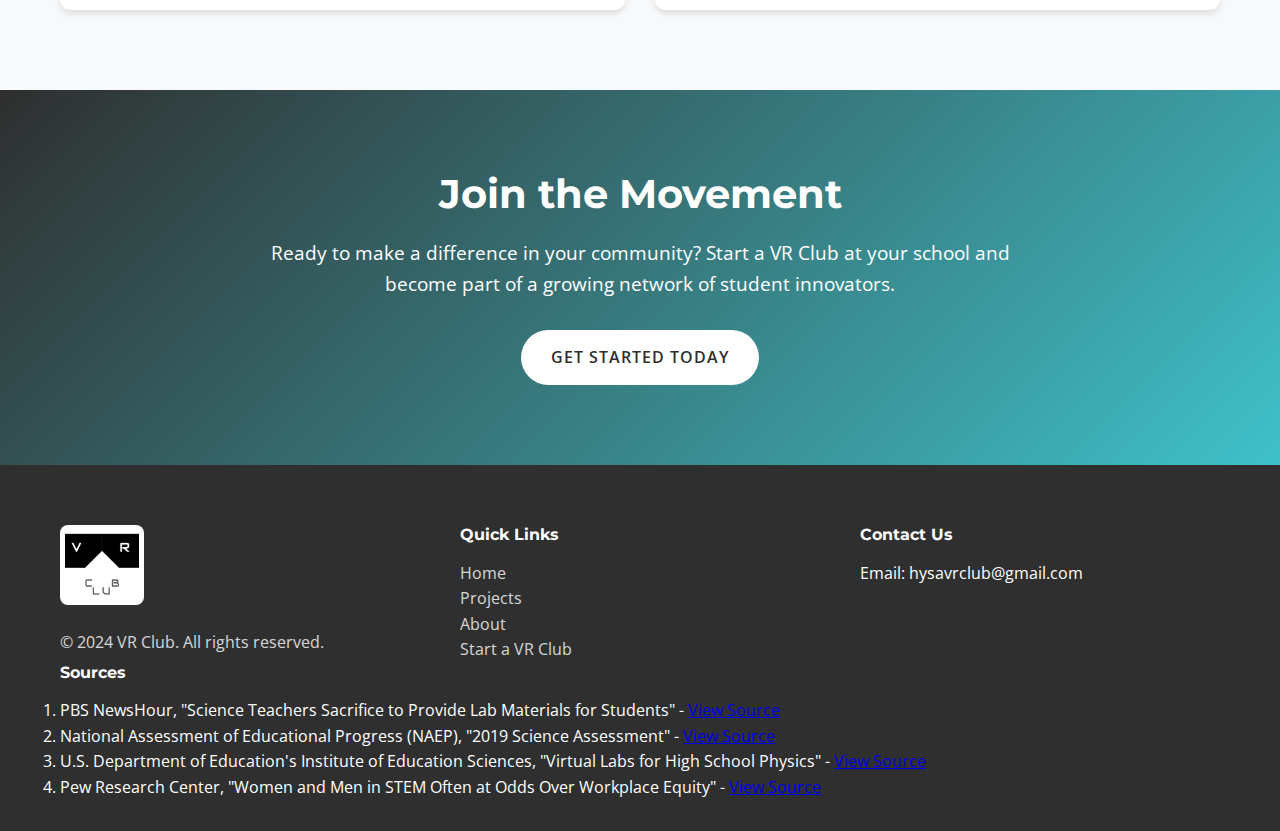
==== commit 756adf92: "Updates" ====
--- a/index.html
+++ b/index.html
@@ -10,6 +10,7 @@
     <link rel="stylesheet" href="css/style.css">
     <link rel="stylesheet" href="css/navbar.css">
     <link rel="stylesheet" href="css/hero.css">
+    <link rel="stylesheet" href="css/herberger.css">
 </head>
 <body>
     <header class="navbar">
@@ -38,8 +39,8 @@
             <div class="container">
                 <div class="hero-content">
                     <div class="impact-stat">
-                        <span class="stat-highlight">73%</span>
-                        <p>of schools in America lack access to adequate STEM resources</p>
+                        <span class="stat-highlight">70%</span>
+                        <p>of science teachers lack sufficient funding for quality lab instruction<sup><a href="#footnote1">[1]</a></sup></p>
                     </div>
                     <h1>Together, We Can Change That</h1>
                     <p>We're building a future where every student has access to cutting-edge technology and immersive learning experiences, regardless of their circumstances.</p>
@@ -59,18 +60,18 @@
                         <div class="stats-grid">
                             <div class="stat-card">
                                 <div class="stat-number">78%</div>
-                                <p>of U.S. 12th graders are not fully proficient in science (2019 NAEP)</p>
+                                <p>of U.S. 12th graders are not fully proficient in science (2019 NAEP)<sup><a href="#footnote2">[2]</a></sup></p>
                             </div>
                             <div class="stat-card">
-                                <div class="stat-number">$50K+</div>
-                                <p>average cost to set up a single high school physics lab</p>
+                                <div class="stat-number">$40K</div>
+                                <p>average cost to set up a single high school physics lab<sup><a href="#footnote3">[3]</a></sup></p>
                             </div>
                             <div class="stat-card">
-                                <div class="stat-number">70%</div>
-                                <p>of science teachers lack sufficient funding for quality lab instruction</p>
-                            </div>
-                        </div>
-                        <p class="problem-text">In today's digital age, access to quality STEM education shouldn't be a privilege. Yet millions of students face barriers: expensive equipment, limited resources, and difficulty understanding complex concepts. Resource gaps are especially pronounced in high-need schools – about 78% of urban and 73% of rural science teachers report inadequate lab resources.</p>
+                                <div class="stat-number">46%</div>
+                                <p>of students find traditional science labs difficult to understand<sup><a href="#footnote4">[4]</a></sup></p>
+                            </div>
+                        </div>
+                        <p class="problem-text">In today's digital age, access to quality STEM education shouldn't be a privilege. Yet millions of students face barriers: expensive equipment, limited resources, and difficulty understanding complex concepts. Resource gaps are especially pronounced in high-need schools – about 78% of urban and 73% of rural science teachers report inadequate lab resources<sup><a href="#footnote5">[5]</a></sup>.</p>
                     </div>
 
                     <div class="solution">
@@ -85,8 +86,29 @@
                                 <div class="stat-number">$300</div>
                                 <p>average cost per VR setup</p>
                             </div>
+                            <div class="stat-card success">
+                                <div class="stat-number">1</div>
+                                <p>successful VR Club at Herberger Young Scholars Academy</p>
+                            </div>
                         </div>
                         <p class="solution-text">Through VR technology, we're making hands-on learning accessible and affordable. Students can perform experiments, visualize complex concepts, and learn interactively without the constraints of physical labs. But more importantly, they become creators of their own learning experience.</p>
+                    </div>
+
+                    <div class="herberger-club">
+                        <h2>Herberger Young Scholars Academy VR Club</h2>
+                        <div class="club-details">
+                            <div class="club-icon">🏫</div>
+                            <div class="club-info">
+                                <p>We've successfully launched a VR Club at Herberger Young Scholars Academy, where middle and high school students gather weekly to explore the exciting world of virtual reality and artificial intelligence. Through hands-on projects and collaborative learning, students develop essential skills in:</p>
+                                <ul>
+                                    <li>VR development and design</li>
+                                    <li>AI concepts and applications</li>
+                                    <li>3D modeling and animation</li>
+                                    <li>Interactive programming</li>
+                                </ul>
+                                <p>The club meets weekly, providing a consistent platform for students to grow their technical skills while fostering creativity and innovation in a supportive environment.</p>
+                            </div>
+                        </div>
                     </div>
 
                     <div class="mission">
@@ -132,6 +154,18 @@
                                 <h3>Tahlia</h3>
                                 <p>Club Leader at PVHS</p>
                                 <span>Creator of ASU Sports Drink Lab</span>
+                            </div>
+                            <div class="team-member">
+                                <div class="member-icon">👨‍💻</div>
+                                <h3>Diego</h3>
+                                <p>Club Leader</p>
+                                <span>Creator of VR Clubs of America website</span>
+                            </div>
+                            <div class="team-member">
+                                <div class="member-icon">👨‍🏫</div>
+                                <h3>Frank Liu</h3>
+                                <p>Technical Mentor</p>
+                                <span>PhD Candidate in Computer Engineering</span>
                             </div>
                         </div>
                     </div>
@@ -224,6 +258,15 @@
                     <p>Email: hysavrclub@gmail.com</p>
                 </div>
             </div>
+            <div class="footnotes">
+                <h4>Sources</h4>
+                <ol>
+                    <li id="footnote1">PBS NewsHour, "Science Teachers Sacrifice to Provide Lab Materials for Students" - <a href="https://www.pbs.org/newshour/education/science-teachers-sacrifice-to-provide-lab-materials-for-students" target="_blank">View Source</a></li>
+                    <li id="footnote2">National Assessment of Educational Progress (NAEP), "2019 Science Assessment" - <a href="https://www.nationsreportcard.gov/science/achievement/?grade=12" target="_blank">View Source</a></li>
+                    <li id="footnote3">U.S. Department of Education's Institute of Education Sciences, "Virtual Labs for High School Physics" - <a href="https://ies.ed.gov/use-work/awards/virtual-labs-high-school-physics" target="_blank">View Source</a></li>
+                    <li id="footnote4">Pew Research Center, "Women and Men in STEM Often at Odds Over Workplace Equity" - <a href="https://www.pewresearch.org/social-trends/2018/01/09/women-and-men-in-stem-often-at-odds-over-workplace-equity" target="_blank">View Source</a></li>
+                </ol>
+            </div>
         </div>
     </footer>
     <script src="js/main.js"></script>
--- a/css/style.css
+++ b/css/style.css
@@ -330,4 +330,29 @@
         max-width: 400px;
         margin: 30px auto 0;
     }
+}
+
+.mentor-section {
+    margin-top: 2rem;
+    text-align: center;
+}
+
+.compact-mentor {
+    display: inline-block;
+    max-width: 300px;
+    margin: 0 auto;
+}
+
+.compact-mentor h3 {
+    font-size: 1.1rem;
+}
+
+.compact-mentor p {
+    font-size: 0.9rem;
+    margin: 0.2rem 0;
+}
+
+.compact-mentor .member-icon {
+    font-size: 1.5rem;
+    margin-bottom: 0.5rem;
 } --- a/css/hero.css
+++ b/css/hero.css
@@ -1,5 +1,5 @@
 .hero {
-    background: linear-gradient(135deg, #2a2a72 0%, #009ffd 100%);
+    background: linear-gradient(135deg, var(--secondary) 0%, var(--primary) 100%);
     color: white;
     padding: 100px 0;
     position: relative;
@@ -32,7 +32,7 @@
 }
 
 .stat-highlight {
-    font-size: 3.5rem;
+    font-size: 4.5rem;
     font-weight: bold;
     color: #fff;
     display: block;
@@ -40,19 +40,26 @@
     text-shadow: 0 2px 4px rgba(0,0,0,0.2);
 }
 
+.impact-stat p {
+    font-size: 2rem !important;
+    margin-bottom: 20px !important;
+    line-height: 1.4 !important;
+}
+
 .hero h1 {
-    font-size: 3.5rem;
+    font-size: 2rem;
     margin-bottom: 20px;
     line-height: 1.2;
     animation: fadeInUp 1s ease;
 }
 
 .hero p {
-    font-size: 1.25rem;
+    font-size: 1.5rem;
     margin-bottom: 30px;
     opacity: 0.9;
     line-height: 1.6;
     animation: fadeInUp 1.2s ease;
+    font-weight: bold;
 }
 
 .cta-buttons {
@@ -78,7 +85,7 @@
 
 .btn-primary {
     background: #fff;
-    color: #2a2a72;
+    color: var(--secondary);
 }
 
 .btn-secondary {
@@ -104,15 +111,19 @@
     }
 
     .stat-highlight {
-        font-size: 2.5rem;
+        font-size: 3.5rem;
+    }
+
+    .impact-stat p {
+        font-size: 1.8rem;
     }
 
     .hero h1 {
-        font-size: 2.5rem;
+        font-size: 2rem;
     }
 
     .hero p {
-        font-size: 1.1rem;
+        font-size: 2rem;
     }
 
     .cta-buttons {
@@ -145,7 +156,7 @@
     font-style: italic;
     margin-bottom: 20px;
     line-height: 1.6;
-    color: #2a2a72;
+    color: var(--secondary);
 }
 
 .story-author {
@@ -160,7 +171,7 @@
 
 .author-info h3 {
     margin: 0;
-    color: #2a2a72;
+    color: var(--secondary);
 }
 
 .author-info p {
@@ -171,7 +182,7 @@
 .join-movement {
     padding: 80px 0;
     text-align: center;
-    background: linear-gradient(135deg, #2a2a72 0%, #009ffd 100%);
+    background: linear-gradient(135deg, var(--secondary) 0%, var(--primary) 100%);
     color: white;
 }
 
--- a/css/herberger.css
+++ b/css/herberger.css
@@ -0,0 +1,112 @@
+.herberger-club {
+    padding: 30px 0;
+    background: white;
+    text-align: center;
+}
+
+.herberger-club h2 {
+    font-size: 2.5rem;
+    color: var(--secondary);
+    margin-bottom: 30px;
+    position: relative;
+}
+
+.herberger-club h2::after {
+    content: '';
+    position: absolute;
+    bottom: -10px;
+    left: 50%;
+    transform: translateX(-50%);
+    width: 80px;
+    height: 4px;
+    background: var(--primary);
+    border-radius: 2px;
+}
+
+.club-details {
+    max-width: 800px;
+    margin: 0 auto;
+    display: flex;
+    flex-direction: column;
+    align-items: center;
+    gap: 30px;
+}
+
+.club-icon {
+    font-size: 4rem;
+    margin-bottom: 20px;
+    animation: float 3s ease-in-out infinite;
+}
+
+.club-info {
+    text-align: left;
+    padding: 0 20px;
+}
+
+.club-info p {
+    font-size: 1.1rem;
+    line-height: 1.6;
+    margin-bottom: 20px;
+    color: var(--text);
+}
+
+.club-info ul {
+    list-style: none;
+    padding: 0;
+    margin: 20px 0;
+    display: grid;
+    grid-template-columns: repeat(auto-fit, minmax(200px, 1fr));
+    gap: 15px;
+}
+
+.club-info li {
+    background: var(--background);
+    padding: 15px;
+    border-radius: 8px;
+    font-size: 1rem;
+    color: var(--secondary);
+    display: flex;
+    align-items: center;
+    gap: 10px;
+    transition: transform 0.3s ease;
+}
+
+.club-info li:hover {
+    transform: translateY(-3px);
+}
+
+.club-info li::before {
+    content: '✓';
+    color: var(--primary);
+    font-weight: bold;
+}
+
+@keyframes float {
+    0% {
+        transform: translateY(0px);
+    }
+    50% {
+        transform: translateY(-10px);
+    }
+    100% {
+        transform: translateY(0px);
+    }
+}
+
+@media (max-width: 768px) {
+    .herberger-club {
+        padding: 40px 0;
+    }
+
+    .herberger-club h2 {
+        font-size: 2rem;
+    }
+
+    .club-info ul {
+        grid-template-columns: 1fr;
+    }
+
+    .club-info {
+        padding: 0 15px;
+    }
+} 